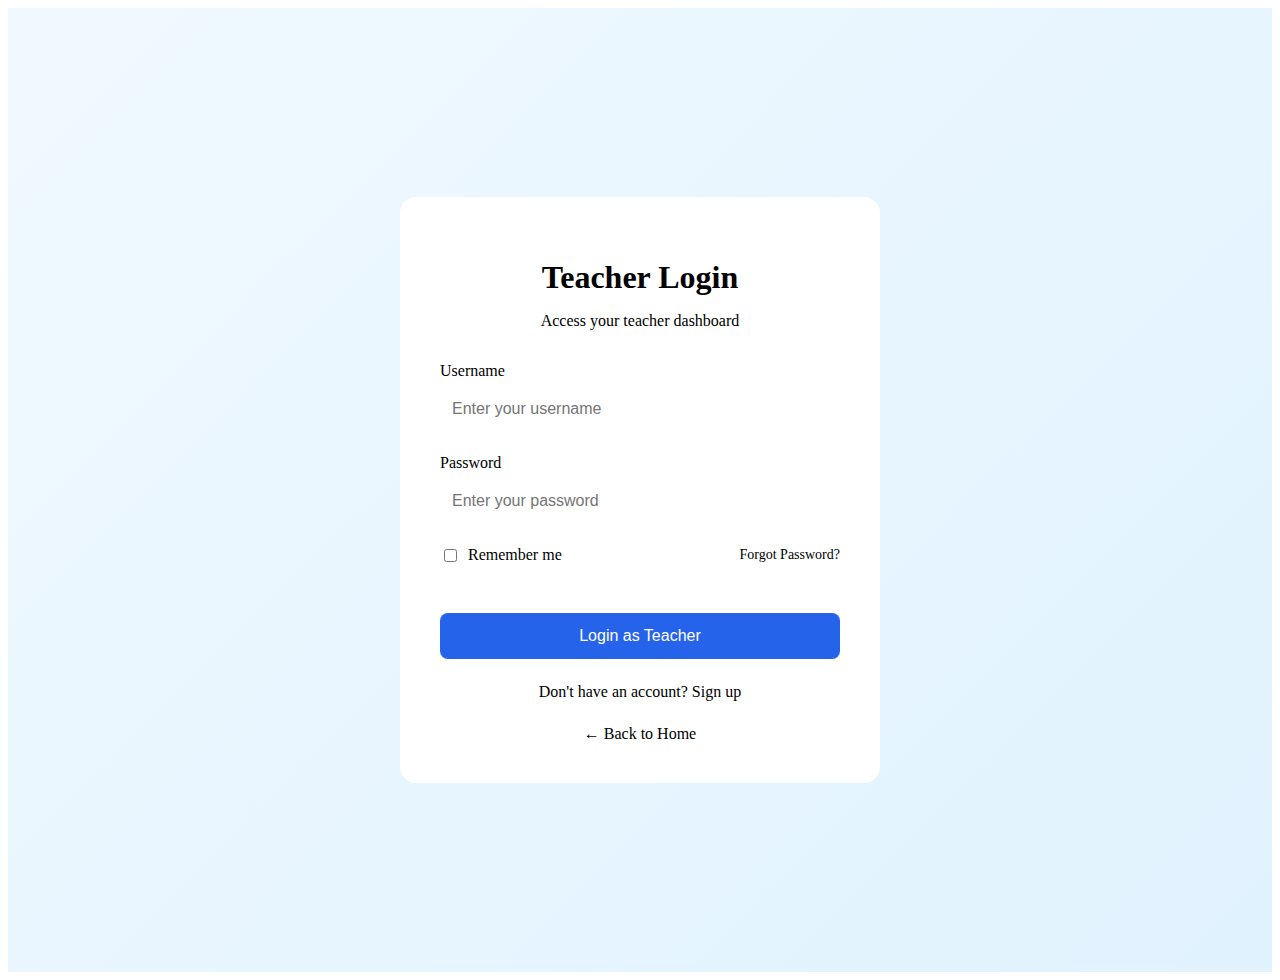
==== create-exam.html @ 25ce5ae3 "Add files via upload" ====
<!DOCTYPE html>
<html lang="en">

<head>
    <meta charset="UTF-8">
    <meta name="viewport" content="width=device-width, initial-scale=1.0">
    <title>Create Exam - TakeExam</title>
    <link rel="stylesheet" href="css/style.css">
    <link rel="stylesheet" href="css/animations.css">
    <link href="https://fonts.googleapis.com/css2?family=Inter:wght@400;500;600;700&display=swap" rel="stylesheet">
    <style>
        .create-exam-container {
            min-height: 100vh;
            background-color: #f8fafc;
            padding: 2rem;
        }

        .header {
            background: white;
            padding: 1rem 2rem;
            box-shadow: var(--shadow-sm);
            margin-bottom: 2rem;
            display: flex;
            justify-content: space-between;
            align-items: center;
        }

        .header-actions {
            display: flex;
            gap: 1rem;
        }

        .return-home {
            padding: 0.5rem 1rem;
            color: var(--primary-color);
            text-decoration: none;
            border-radius: 0.375rem;
            transition: background-color 0.3s;
            display: flex;
            align-items: center;
            gap: 0.5rem;
        }

        .return-home:hover {
            background: #f0f9ff;
        }

        .create-exam-form {
            max-width: 800px;
            margin: 0 auto;
            background: white;
            padding: 2rem;
            border-radius: 1rem;
            box-shadow: var(--shadow-md);
        }

        .form-section {
            margin-bottom: 2rem;
        }

        .form-section h2 {
            color: var(--text-color);
            margin-bottom: 1rem;
            font-size: 1.25rem;
        }

        .form-group {
            margin-bottom: 1.5rem;
        }

        .form-group label {
            display: block;
            margin-bottom: 0.5rem;
            color: var(--text-color);
            font-weight: 500;
        }

        .form-group input,
        .form-group textarea,
        .form-group select {
            width: 100%;
            padding: 0.75rem;
            border: 2px solid var(--gray-light);
            border-radius: 0.5rem;
            font-size: 1rem;
            transition: border-color 0.3s;
        }

        .form-group input:focus,
        .form-group textarea:focus,
        .form-group select:focus {
            outline: none;
            border-color: var(--primary-color);
        }

        .questions-container {
            margin-top: 2rem;
        }

        .question-card {
            border: 1px solid var(--gray-light);
            border-radius: 0.5rem;
            padding: 1.5rem;
            margin-bottom: 1rem;
        }

        .question-header {
            display: flex;
            justify-content: space-between;
            align-items: center;
            margin-bottom: 1rem;
        }

        .options-grid {
            display: grid;
            grid-template-columns: repeat(2, 1fr);
            gap: 1rem;
            margin-top: 1rem;
        }

        .option-input {
            display: flex;
            gap: 0.5rem;
            align-items: center;
        }

        .add-question-btn {
            width: 100%;
            padding: 1rem;
            background: #f0f9ff;
            color: var(--primary-color);
            border: 2px dashed var(--primary-color);
            border-radius: 0.5rem;
            cursor: pointer;
            transition: all 0.3s;
            margin-top: 1rem;
        }

        .add-question-btn:hover {
            background: #e0f2fe;
        }

        .form-actions {
            display: flex;
            gap: 1rem;
            margin-top: 2rem;
        }

        .save-btn,
        .publish-btn {
            padding: 0.75rem 1.5rem;
            border-radius: 0.5rem;
            font-weight: 500;
            cursor: pointer;
            transition: all 0.3s;
            border: none;
            font-size: 1rem;
        }

        .save-btn {
            background: white;
            color: var(--primary-color);
            border: 2px solid var(--primary-color);
        }

        .save-btn:hover {
            background: #f0f9ff;
        }

        .publish-btn {
            background: var(--primary-color);
            color: white;
        }

        .publish-btn:hover {
            background: #1d4ed8;
        }

        .remove-question-btn {
            padding: 0.25rem 0.5rem;
            background: #fef2f2;
            color: #ef4444;
            border: none;
            border-radius: 0.375rem;
            cursor: pointer;
            font-size: 0.875rem;
        }

        .remove-question-btn:hover {
            background: #fee2e2;
        }
    </style>
</head>

<body>
    <div class="create-exam-container">
        <header class="header">
            <h1>Create New Exam</h1>
            <div class="header-actions">
                <a href="teacher-dashboard.html" class="return-home">← Back to Dashboard</a>
                <a href="index.html" class="return-home">← Back to Home</a>
            </div>
        </header>

        <form class="create-exam-form" id="createExamForm">
            <div class="form-section">
                <h2>Exam Details</h2>
                <div class="form-group">
                    <label for="examTitle">Exam Title</label>
                    <input type="text" id="examTitle" name="examTitle" required placeholder="Enter exam title">
                </div>
                <div class="form-group">
                    <label for="examCode">Exam Code</label>
                    <input type="text" id="examCode" name="examCode" required placeholder="Enter unique exam code">
                </div>
                <div class="form-group">
                    <label for="examDuration">Duration (minutes)</label>
                    <input type="number" id="examDuration" name="examDuration" required min="15"
                        placeholder="Enter exam duration">
                </div>
                <div class="form-group">
                    <label for="examInstructions">Instructions</label>
                    <textarea id="examInstructions" name="examInstructions" rows="4"
                        placeholder="Enter exam instructions"></textarea>
                </div>
            </div>

            <div class="form-section">
                <h2>Questions</h2>
                <div id="questionsContainer" class="questions-container">
                    <!-- Question template will be added here -->
                </div>
                <button type="button" class="add-question-btn" id="addQuestionBtn">+ Add Question</button>
            </div>

            <div class="form-actions">
                <button type="button" class="save-btn" id="saveAsDraftBtn">Save as Draft</button>
                <button type="submit" class="publish-btn">Publish Exam</button>
            </div>
        </form>
    </div>

    <script>
        document.addEventListener('DOMContentLoaded', () => {
            // Check if teacher is logged in
            const teacherInfo = JSON.parse(sessionStorage.getItem('currentTeacher'));
            if (!teacherInfo) {
                window.location.href = 'teacher-login.html';
                return;
            }

            const form = document.getElementById('createExamForm');
            const questionsContainer = document.getElementById('questionsContainer');
            const addQuestionBtn = document.getElementById('addQuestionBtn');
            let questionCount = 0;

            function createQuestionCard() {
                questionCount++;
                const questionCard = document.createElement('div');
                questionCard.className = 'question-card';
                questionCard.innerHTML = `
                    <div class="question-header">
                        <h3>Question ${questionCount}</h3>
                        <button type="button" class="remove-question-btn">Remove</button>
                    </div>
                    <div class="form-group">
                        <label>Question Text</label>
                        <textarea name="question_${questionCount}" required rows="3" placeholder="Enter your question"></textarea>
                    </div>
                    <div class="options-grid">
                        <div class="option-input">
                            <input type="radio" name="correct_${questionCount}" value="A" required>
                            <input type="text" name="option_${questionCount}_A" placeholder="Option A" required>
                        </div>
                        <div class="option-input">
                            <input type="radio" name="correct_${questionCount}" value="B" required>
                            <input type="text" name="option_${questionCount}_B" placeholder="Option B" required>
                        </div>
                        <div class="option-input">
                            <input type="radio" name="correct_${questionCount}" value="C" required>
                            <input type="text" name="option_${questionCount}_C" placeholder="Option C" required>
                        </div>
                        <div class="option-input">
                            <input type="radio" name="correct_${questionCount}" value="D" required>
                            <input type="text" name="option_${questionCount}_D" placeholder="Option D" required>
                        </div>
                    </div>
                `;

                questionCard.querySelector('.remove-question-btn').addEventListener('click', () => {
                    questionCard.remove();
                    updateQuestionNumbers();
                });

                return questionCard;
            }

            function updateQuestionNumbers() {
                const questions = questionsContainer.querySelectorAll('.question-card');
                questions.forEach((card, index) => {
                    card.querySelector('h3').textContent = `Question ${index + 1}`;
                });
                questionCount = questions.length;
            }

            addQuestionBtn.addEventListener('click', () => {
                questionsContainer.appendChild(createQuestionCard());
            });

            // Add initial question
            addQuestionBtn.click();

            // Handle form submission
            form.addEventListener('submit', (e) => {
                e.preventDefault();
                const formData = new FormData(form);
                const examData = {
                    title: formData.get('examTitle'),
                    code: formData.get('examCode'),
                    duration: formData.get('examDuration'),
                    instructions: formData.get('examInstructions'),
                    questions: [],
                    status: 'active',
                    teacherId: teacherInfo.username,
                    createdAt: new Date().toISOString()
                };

                // Collect questions
                const questions = questionsContainer.querySelectorAll('.question-card');
                questions.forEach((card, index) => {
                    const questionNumber = index + 1;
                    const question = {
                        text: formData.get(`question_${questionNumber}`),
                        options: {
                            A: formData.get(`option_${questionNumber}_A`),
                            B: formData.get(`option_${questionNumber}_B`),
                            C: formData.get(`option_${questionNumber}_C`),
                            D: formData.get(`option_${questionNumber}_D`)
                        },
                        correctAnswer: formData.get(`correct_${questionNumber}`)
                    };
                    examData.questions.push(question);
                });

                // Save exam to localStorage
                const exams = JSON.parse(localStorage.getItem('exams') || '[]');
                exams.push(examData);
                localStorage.setItem('exams', JSON.stringify(exams));

                alert('Exam created successfully!');
                window.location.href = 'teacher-dashboard.html';
            });

            // Handle save as draft
            document.getElementById('saveAsDraftBtn').addEventListener('click', () => {
                const formData = new FormData(form);
                const examData = {
                    title: formData.get('examTitle'),
                    code: formData.get('examCode'),
                    duration: formData.get('examDuration'),
                    instructions: formData.get('examInstructions'),
                    questions: [],
                    status: 'draft',
                    teacherId: teacherInfo.username,
                    createdAt: new Date().toISOString()
                };

                // Save draft to localStorage
                const exams = JSON.parse(localStorage.getItem('exams') || '[]');
                exams.push(examData);
                localStorage.setItem('exams', JSON.stringify(exams));

                alert('Exam saved as draft!');
                window.location.href = 'teacher-dashboard.html';
            });
        });
    </script>
</body>

</html>
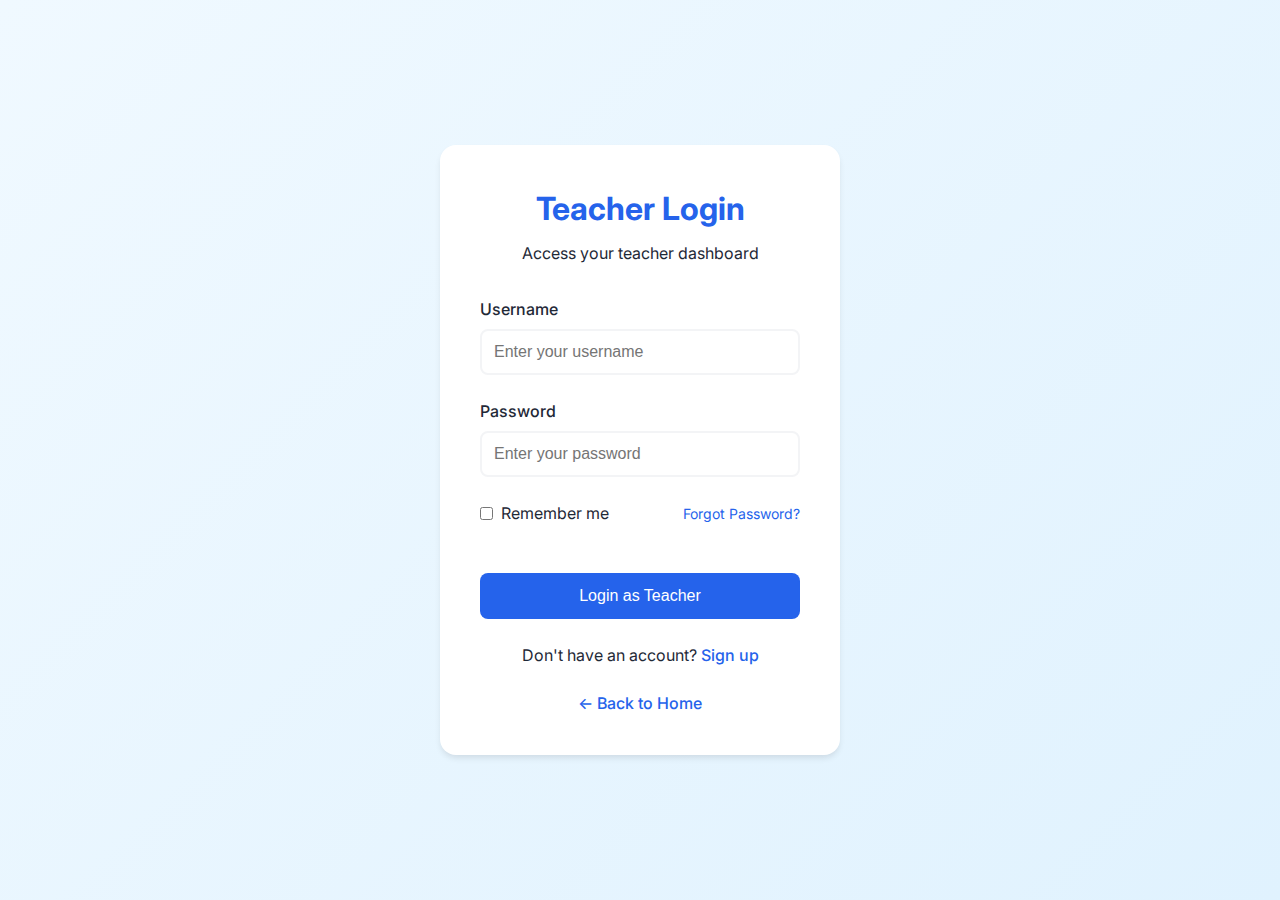
==== commit 396939ec: "Add files via upload" ====
--- a/create-exam.html
+++ b/create-exam.html
@@ -241,139 +241,156 @@
     </div>
 
     <script>
-        document.addEventListener('DOMContentLoaded', () => {
-            // Check if teacher is logged in
-            const teacherInfo = JSON.parse(sessionStorage.getItem('currentTeacher'));
-            if (!teacherInfo) {
-                window.location.href = 'teacher-login.html';
-                return;
+        // Check if teacher is logged in
+        const teacherId = sessionStorage.getItem('teacherId');
+        if (!teacherId) {
+            window.location.href = 'teacher-login.html';
+        }
+
+        let editingExamId = sessionStorage.getItem('editExamId');
+        let currentExam = null;
+
+        // Load exam if editing
+        async function loadExamForEditing() {
+            if (editingExamId) {
+                try {
+                    const examDoc = await db.collection('exams').doc(editingExamId).get();
+                    if (examDoc.exists) {
+                        currentExam = { id: examDoc.id, ...examDoc.data() };
+                        populateExamForm(currentExam);
+                    }
+                } catch (error) {
+                    console.error("Error loading exam:", error);
+                    alert("Error loading exam for editing. Please try again.");
+                }
             }
-
-            const form = document.getElementById('createExamForm');
+        }
+
+        // Populate form with exam data
+        function populateExamForm(exam) {
+            document.getElementById('examTitle').value = exam.title;
+            document.getElementById('examCode').value = exam.code;
+            document.getElementById('examDuration').value = exam.duration;
+            document.getElementById('examInstructions').value = exam.instructions;
+
+            // Clear existing questions
             const questionsContainer = document.getElementById('questionsContainer');
-            const addQuestionBtn = document.getElementById('addQuestionBtn');
-            let questionCount = 0;
-
-            function createQuestionCard() {
-                questionCount++;
-                const questionCard = document.createElement('div');
-                questionCard.className = 'question-card';
-                questionCard.innerHTML = `
-                    <div class="question-header">
-                        <h3>Question ${questionCount}</h3>
-                        <button type="button" class="remove-question-btn">Remove</button>
-                    </div>
-                    <div class="form-group">
-                        <label>Question Text</label>
-                        <textarea name="question_${questionCount}" required rows="3" placeholder="Enter your question"></textarea>
-                    </div>
-                    <div class="options-grid">
-                        <div class="option-input">
-                            <input type="radio" name="correct_${questionCount}" value="A" required>
-                            <input type="text" name="option_${questionCount}_A" placeholder="Option A" required>
+            questionsContainer.innerHTML = '';
+
+            // Add each question
+            exam.questions.forEach(question => {
+                addQuestionCard(question);
+            });
+        }
+
+        // Function to add a new question card
+        function addQuestionCard(questionData = null) {
+            const questionsContainer = document.getElementById('questionsContainer');
+            const questionCard = document.createElement('div');
+            questionCard.className = 'question-card';
+
+            // Generate unique IDs for the new question
+            const questionId = 'q' + Date.now();
+
+            questionCard.innerHTML = `
+                <div class="question-header">
+                    <textarea class="question-text" placeholder="Enter your question" required>${questionData ? questionData.text : ''}</textarea>
+                    <button type="button" class="remove-question" onclick="removeQuestion(this)">×</button>
+                </div>
+                <div class="options-container">
+                    ${['A', 'B', 'C', 'D'].map(option => `
+                        <div class="option">
+                            <input type="radio" name="${questionId}" value="${option}" ${questionData && questionData.correctAnswer === option ? 'checked' : ''}>
+                            <input type="text" placeholder="Option ${option}" value="${questionData ? questionData.options[option] || '' : ''}" required>
                         </div>
-                        <div class="option-input">
-                            <input type="radio" name="correct_${questionCount}" value="B" required>
-                            <input type="text" name="option_${questionCount}_B" placeholder="Option B" required>
-                        </div>
-                        <div class="option-input">
-                            <input type="radio" name="correct_${questionCount}" value="C" required>
-                            <input type="text" name="option_${questionCount}_C" placeholder="Option C" required>
-                        </div>
-                        <div class="option-input">
-                            <input type="radio" name="correct_${questionCount}" value="D" required>
-                            <input type="text" name="option_${questionCount}_D" placeholder="Option D" required>
-                        </div>
-                    </div>
-                `;
-
-                questionCard.querySelector('.remove-question-btn').addEventListener('click', () => {
-                    questionCard.remove();
-                    updateQuestionNumbers();
+                    `).join('')}
+                </div>
+            `;
+
+            questionsContainer.appendChild(questionCard);
+        }
+
+        // Function to remove a question
+        function removeQuestion(button) {
+            button.closest('.question-card').remove();
+        }
+
+        // Function to collect form data
+        function collectFormData() {
+            const questions = [];
+            document.querySelectorAll('.question-card').forEach(card => {
+                const questionText = card.querySelector('.question-text').value;
+                const options = {};
+                let correctAnswer = '';
+
+                card.querySelectorAll('.option').forEach(option => {
+                    const letter = option.querySelector('input[type="radio"]').value;
+                    const text = option.querySelector('input[type="text"]').value;
+                    options[letter] = text;
+                    if (option.querySelector('input[type="radio"]').checked) {
+                        correctAnswer = letter;
+                    }
                 });
 
-                return questionCard;
+                questions.push({
+                    text: questionText,
+                    options: options,
+                    correctAnswer: correctAnswer
+                });
+            });
+
+            return {
+                title: document.getElementById('examTitle').value,
+                code: document.getElementById('examCode').value,
+                duration: parseInt(document.getElementById('examDuration').value),
+                instructions: document.getElementById('examInstructions').value,
+                questions: questions,
+                teacherId: teacherId,
+                status: 'active',
+                createdAt: firebase.firestore.FieldValue.serverTimestamp()
+            };
+        }
+
+        // Save exam function
+        async function saveExam(status = 'active') {
+            try {
+                const examData = collectFormData();
+                examData.status = status;
+
+                if (editingExamId) {
+                    // Update existing exam
+                    await db.collection('exams').doc(editingExamId).update(examData);
+                } else {
+                    // Create new exam
+                    await db.collection('exams').add(examData);
+                }
+
+                // Clear the edit exam ID from session storage
+                sessionStorage.removeItem('editExamId');
+
+                // Redirect to dashboard
+                window.location.href = 'teacher-dashboard.html';
+            } catch (error) {
+                console.error("Error saving exam:", error);
+                alert("Error saving exam. Please try again.");
             }
-
-            function updateQuestionNumbers() {
-                const questions = questionsContainer.querySelectorAll('.question-card');
-                questions.forEach((card, index) => {
-                    card.querySelector('h3').textContent = `Question ${index + 1}`;
-                });
-                questionCount = questions.length;
-            }
-
-            addQuestionBtn.addEventListener('click', () => {
-                questionsContainer.appendChild(createQuestionCard());
-            });
-
-            // Add initial question
-            addQuestionBtn.click();
-
-            // Handle form submission
-            form.addEventListener('submit', (e) => {
-                e.preventDefault();
-                const formData = new FormData(form);
-                const examData = {
-                    title: formData.get('examTitle'),
-                    code: formData.get('examCode'),
-                    duration: formData.get('examDuration'),
-                    instructions: formData.get('examInstructions'),
-                    questions: [],
-                    status: 'active',
-                    teacherId: teacherInfo.username,
-                    createdAt: new Date().toISOString()
-                };
-
-                // Collect questions
-                const questions = questionsContainer.querySelectorAll('.question-card');
-                questions.forEach((card, index) => {
-                    const questionNumber = index + 1;
-                    const question = {
-                        text: formData.get(`question_${questionNumber}`),
-                        options: {
-                            A: formData.get(`option_${questionNumber}_A`),
-                            B: formData.get(`option_${questionNumber}_B`),
-                            C: formData.get(`option_${questionNumber}_C`),
-                            D: formData.get(`option_${questionNumber}_D`)
-                        },
-                        correctAnswer: formData.get(`correct_${questionNumber}`)
-                    };
-                    examData.questions.push(question);
-                });
-
-                // Save exam to localStorage
-                const exams = JSON.parse(localStorage.getItem('exams') || '[]');
-                exams.push(examData);
-                localStorage.setItem('exams', JSON.stringify(exams));
-
-                alert('Exam created successfully!');
-                window.location.href = 'teacher-dashboard.html';
-            });
-
-            // Handle save as draft
-            document.getElementById('saveAsDraftBtn').addEventListener('click', () => {
-                const formData = new FormData(form);
-                const examData = {
-                    title: formData.get('examTitle'),
-                    code: formData.get('examCode'),
-                    duration: formData.get('examDuration'),
-                    instructions: formData.get('examInstructions'),
-                    questions: [],
-                    status: 'draft',
-                    teacherId: teacherInfo.username,
-                    createdAt: new Date().toISOString()
-                };
-
-                // Save draft to localStorage
-                const exams = JSON.parse(localStorage.getItem('exams') || '[]');
-                exams.push(examData);
-                localStorage.setItem('exams', JSON.stringify(exams));
-
-                alert('Exam saved as draft!');
-                window.location.href = 'teacher-dashboard.html';
-            });
+        }
+
+        // Add event listeners
+        document.getElementById('addQuestionBtn').addEventListener('click', () => addQuestionCard());
+        document.getElementById('createExamForm').addEventListener('submit', (e) => {
+            e.preventDefault();
+            saveExam('active');
         });
+        document.getElementById('saveAsDraftBtn').addEventListener('click', () => saveExam('draft'));
+
+        // Load exam data if editing
+        if (editingExamId) {
+            loadExamForEditing();
+        } else {
+            // Add first question card for new exam
+            addQuestionCard();
+        }
     </script>
 </body>
 
--- a/css/style.css
+++ b/css/style.css
@@ -0,0 +1,279 @@
+:root {
+    --primary-color: #2563eb;
+    --secondary-color: #f97316;
+    --background-color: #ffffff;
+    --text-color: #1f2937;
+    --gray-light: #f3f4f6;
+    --gray-medium: #9ca3af;
+    --shadow-sm: 0 1px 2px 0 rgba(0, 0, 0, 0.05);
+    --shadow-md: 0 4px 6px -1px rgba(0, 0, 0, 0.1);
+}
+
+* {
+    margin: 0;
+    padding: 0;
+    box-sizing: border-box;
+}
+
+body {
+    font-family: 'Inter', sans-serif;
+    line-height: 1.5;
+    color: var(--text-color);
+}
+
+/* Header Styles */
+.header {
+    position: fixed;
+    top: 0;
+    width: 100%;
+    background: rgba(255, 255, 255, 0.95);
+    backdrop-filter: blur(5px);
+    z-index: 1000;
+    box-shadow: var(--shadow-sm);
+}
+
+.nav-container {
+    max-width: 1200px;
+    margin: 0 auto;
+    padding: 1rem 2rem;
+    display: flex;
+    justify-content: space-between;
+    align-items: center;
+}
+
+.logo {
+    font-size: 1.5rem;
+    font-weight: 700;
+    color: var(--primary-color);
+}
+
+.nav-links {
+    display: flex;
+    gap: 2rem;
+    list-style: none;
+}
+
+.nav-links a {
+    text-decoration: none;
+    color: var(--text-color);
+    font-weight: 500;
+    transition: color 0.3s ease;
+}
+
+.nav-links a:hover {
+    color: var(--primary-color);
+}
+
+.login-btn,
+.signup-btn {
+    padding: 0.5rem 1rem;
+    border-radius: 0.375rem;
+    transition: all 0.3s ease;
+}
+
+.login-btn {
+    color: var(--primary-color);
+}
+
+.signup-btn {
+    background-color: var(--primary-color);
+    color: white !important;
+}
+
+.signup-btn:hover {
+    background-color: #1d4ed8;
+}
+
+/* Hero Section */
+.hero-section {
+    min-height: 100vh;
+    display: flex;
+    align-items: center;
+    justify-content: center;
+    padding: 6rem 2rem 4rem;
+    background: linear-gradient(135deg, #f0f9ff 0%, #e0f2fe 100%);
+}
+
+.hero-content {
+    max-width: 1200px;
+    text-align: center;
+}
+
+.hero-content h1 {
+    font-size: 3.5rem;
+    font-weight: 700;
+    margin-bottom: 1.5rem;
+    color: var(--text-color);
+}
+
+.hero-content p {
+    font-size: 1.25rem;
+    color: #4b5563;
+    margin-bottom: 3rem;
+}
+
+.hero-stats {
+    display: flex;
+    justify-content: center;
+    gap: 4rem;
+    margin-bottom: 3rem;
+}
+
+.stat-card {
+    display: flex;
+    flex-direction: column;
+    align-items: center;
+}
+
+.stat-number {
+    font-size: 2.5rem;
+    font-weight: 700;
+    color: var(--primary-color);
+}
+
+.stat-label {
+    color: #6b7280;
+    font-size: 1rem;
+}
+
+/* Feature Section */
+.features-section {
+    padding: 6rem 2rem;
+    background-color: var(--gray-light);
+}
+
+.features-section h2 {
+    text-align: center;
+    font-size: 2.5rem;
+    margin-bottom: 3rem;
+}
+
+.feature-cards {
+    display: grid;
+    grid-template-columns: repeat(auto-fit, minmax(300px, 1fr));
+    gap: 2rem;
+    max-width: 1200px;
+    margin: 0 auto;
+}
+
+.feature-card {
+    background: white;
+    padding: 2rem;
+    border-radius: 0.5rem;
+    box-shadow: var(--shadow-md);
+    transition: transform 0.3s ease;
+}
+
+.feature-card:hover {
+    transform: translateY(-5px);
+}
+
+.feature-icon {
+    font-size: 2rem;
+    margin-bottom: 1rem;
+    display: block;
+}
+
+.feature-card h3 {
+    font-size: 1.25rem;
+    margin-bottom: 1rem;
+}
+
+/* Buttons */
+.cta-buttons {
+    display: flex;
+    gap: 1rem;
+    justify-content: center;
+}
+
+.primary-btn,
+.secondary-btn {
+    padding: 0.75rem 1.5rem;
+    border-radius: 0.375rem;
+    font-weight: 500;
+    cursor: pointer;
+    transition: all 0.3s ease;
+    border: none;
+}
+
+.primary-btn {
+    background-color: var(--primary-color);
+    color: white;
+}
+
+.primary-btn:hover {
+    background-color: #1d4ed8;
+}
+
+.secondary-btn {
+    background-color: white;
+    color: var(--primary-color);
+    border: 1px solid var(--primary-color);
+}
+
+.secondary-btn:hover {
+    background-color: #f0f9ff;
+}
+
+/* Footer */
+.footer {
+    background-color: #1f2937;
+    color: white;
+    padding: 4rem 2rem 2rem;
+}
+
+.footer-content {
+    max-width: 1200px;
+    margin: 0 auto;
+    display: grid;
+    grid-template-columns: repeat(auto-fit, minmax(250px, 1fr));
+    gap: 2rem;
+}
+
+.footer-section h4 {
+    font-size: 1.25rem;
+    margin-bottom: 1rem;
+}
+
+.footer-section ul {
+    list-style: none;
+}
+
+.footer-section a {
+    color: var(--gray-medium);
+    text-decoration: none;
+    transition: color 0.3s ease;
+}
+
+.footer-section a:hover {
+    color: white;
+}
+
+.footer-bottom {
+    max-width: 1200px;
+    margin: 2rem auto 0;
+    padding-top: 2rem;
+    border-top: 1px solid #374151;
+    text-align: center;
+    color: var(--gray-medium);
+}
+
+/* Responsive Design */
+@media (max-width: 768px) {
+    .nav-links {
+        display: none;
+    }
+
+    .hero-content h1 {
+        font-size: 2.5rem;
+    }
+
+    .hero-stats {
+        flex-direction: column;
+        gap: 2rem;
+    }
+
+    .feature-cards {
+        grid-template-columns: 1fr;
+    }
+}--- a/css/animations.css
+++ b/css/animations.css
@@ -0,0 +1,162 @@
+/* Hover Effects */
+.feature-card {
+    transition: transform 0.3s ease, box-shadow 0.3s ease;
+}
+
+.feature-card:hover {
+    transform: translateY(-5px);
+    box-shadow: 0 10px 15px -3px rgba(0, 0, 0, 0.1);
+}
+
+/* Button Animations */
+.primary-btn,
+.secondary-btn {
+    position: relative;
+    overflow: hidden;
+}
+
+.primary-btn::after,
+.secondary-btn::after {
+    content: '';
+    position: absolute;
+    top: 50%;
+    left: 50%;
+    width: 0;
+    height: 0;
+    background: rgba(255, 255, 255, 0.2);
+    border-radius: 50%;
+    transform: translate(-50%, -50%);
+    transition: width 0.6s ease, height 0.6s ease;
+}
+
+.primary-btn:active::after,
+.secondary-btn:active::after {
+    width: 300px;
+    height: 300px;
+}
+
+/* Stat Counter Animation */
+@keyframes countUp {
+    from {
+        transform: translateY(20px);
+        opacity: 0;
+    }
+
+    to {
+        transform: translateY(0);
+        opacity: 1;
+    }
+}
+
+.stat-number {
+    animation: countUp 1s ease-out forwards;
+}
+
+/* Smooth Scroll Behavior */
+html {
+    scroll-behavior: smooth;
+}
+
+/* Navigation Link Hover Effect */
+.nav-links a::after {
+    content: '';
+    display: block;
+    width: 0;
+    height: 2px;
+    background: var(--primary-color);
+    transition: width 0.3s ease;
+}
+
+.nav-links a:hover::after {
+    width: 100%;
+}
+
+/* Feature Icon Bounce */
+@keyframes iconBounce {
+
+    0%,
+    100% {
+        transform: translateY(0);
+    }
+
+    50% {
+        transform: translateY(-10px);
+    }
+}
+
+.feature-icon:hover {
+    animation: iconBounce 0.5s ease infinite;
+}
+
+/* Page Load Animations */
+.hero-content>* {
+    opacity: 0;
+    transform: translateY(20px);
+    animation: fadeInUp 0.8s ease forwards;
+}
+
+@keyframes fadeInUp {
+    to {
+        opacity: 1;
+        transform: translateY(0);
+    }
+}
+
+.hero-content h1 {
+    animation-delay: 0.2s;
+}
+
+.hero-content p {
+    animation-delay: 0.4s;
+}
+
+.hero-stats {
+    animation-delay: 0.6s;
+}
+
+.cta-buttons {
+    animation-delay: 0.8s;
+}
+
+/* Feature Card Stagger Animation */
+.feature-card {
+    opacity: 0;
+    transform: translateY(20px);
+    animation: fadeInUp 0.8s ease forwards;
+}
+
+.feature-card:nth-child(1) {
+    animation-delay: 0.2s;
+}
+
+.feature-card:nth-child(2) {
+    animation-delay: 0.4s;
+}
+
+.feature-card:nth-child(3) {
+    animation-delay: 0.6s;
+}
+
+/* Loading Spinner */
+@keyframes spin {
+    to {
+        transform: rotate(360deg);
+    }
+}
+
+.loading-spinner {
+    width: 2rem;
+    height: 2rem;
+    border: 3px solid var(--gray-light);
+    border-top-color: var(--primary-color);
+    border-radius: 50%;
+    animation: spin 1s linear infinite;
+}
+
+/* Glassmorphism Effect */
+.glass-effect {
+    background: rgba(255, 255, 255, 0.1);
+    backdrop-filter: blur(10px);
+    border: 1px solid rgba(255, 255, 255, 0.2);
+    box-shadow: 0 8px 32px 0 rgba(31, 38, 135, 0.37);
+}